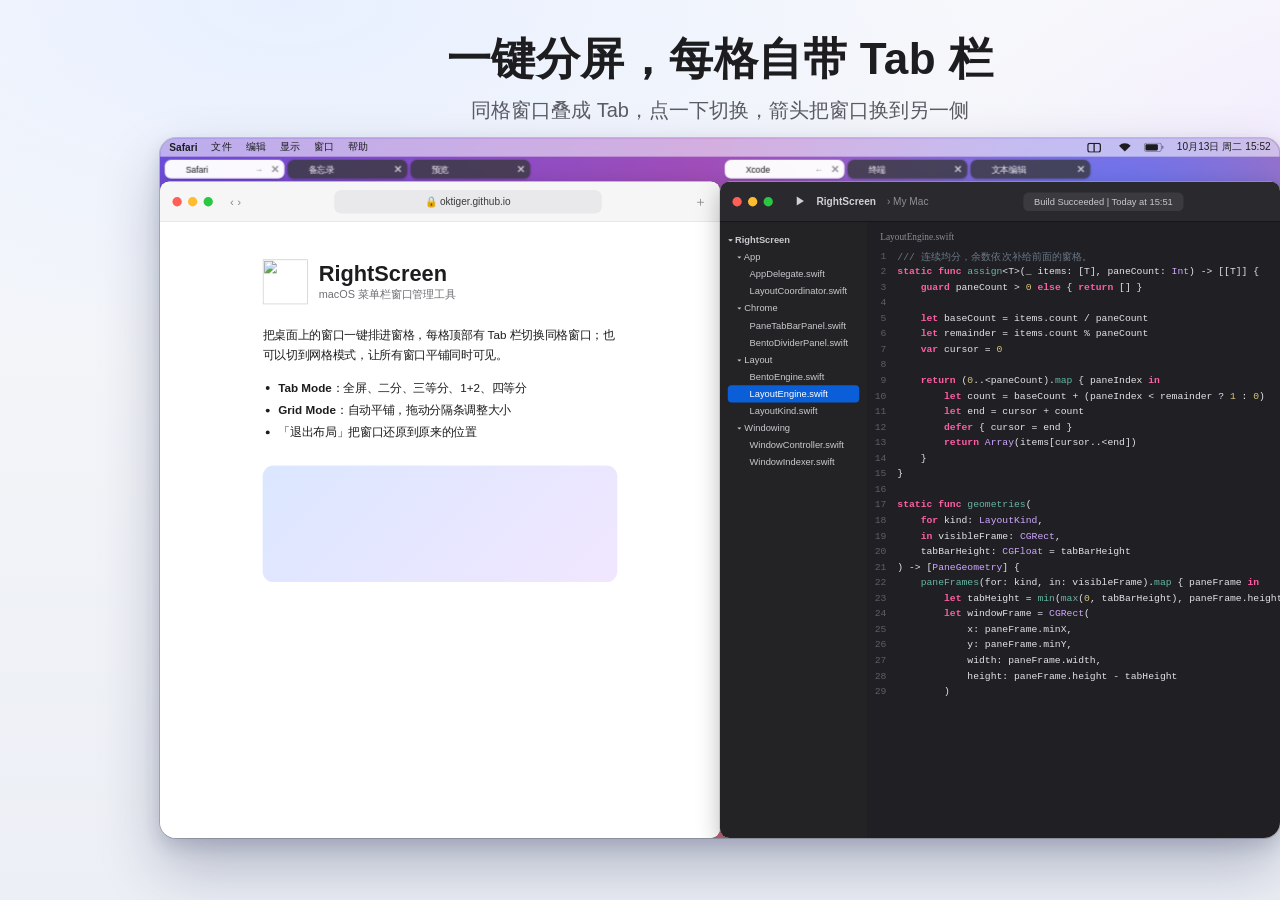
==== docs/appstore-screenshots/screenshot.html @ 040205d9 "41.feat: 新增 App Store 截图生成，按真实 Tab 栏与网格样式渲染 4 张 2880×1800 - screenshot.html 绘制二分、四等分+菜单、网格、拖动预览四个场景，" ====
<!doctype html>
<html lang="zh-CN">
<head>
<meta charset="utf-8">
<title>RightScreen App Store Screenshot</title>
<!--
  App Store 截图源文件。按 1440×900 CSS 像素绘制，render.sh 以 2x 渲染为 2880×1800。
  Tab 栏、网格分隔条、拖动预览的尺寸与配色取自 RightScreen/Chrome 下的实现常量。
  ?scene=split | quad | grid | drag
-->
<style>
* { box-sizing: border-box; margin: 0; padding: 0; }
html, body { width: 1440px; height: 900px; overflow: hidden; }
body {
    font-family: -apple-system, BlinkMacSystemFont, "PingFang SC", "Helvetica Neue", sans-serif;
    -webkit-font-smoothing: antialiased;
    color: #1d1d1f;
}
.canvas {
    position: relative; width: 1440px; height: 900px;
    background: radial-gradient(1200px 600px at 20% 0%, #e8f0ff 0%, transparent 60%),
                radial-gradient(900px 500px at 100% 20%, #f3e9ff 0%, transparent 55%),
                linear-gradient(180deg, #f7f8fb 0%, #eceff5 100%);
}
.caption { position: absolute; left: 0; right: 0; top: 30px; text-align: center; }
.caption h1 { font-size: 44px; font-weight: 700; letter-spacing: 0.5px; }
.caption p { margin-top: 8px; font-size: 20px; color: #5b5b63; }
.screen {
    position: absolute; left: 160px; top: 138px; width: 1120px; height: 700px;
    border-radius: 16px; overflow: hidden;
    box-shadow: 0 0 0 1px rgba(0,0,0,.18), 0 30px 60px rgba(30,40,80,.28), 0 8px 18px rgba(30,40,80,.16);
}
.desk {
    position: absolute; left: 0; top: 0; width: 1440px; height: 900px;
    transform: scale(0.777778); transform-origin: 0 0; overflow: hidden;
    background: radial-gradient(900px 700px at 15% 85%, #ff8a5c 0%, transparent 60%),
                radial-gradient(900px 700px at 85% 15%, #5b7cff 0%, transparent 60%),
                linear-gradient(135deg, #6a4bd8 0%, #c04fa6 50%, #ff9f5a 100%);
}

/* 菜单栏 */
.menubar {
    position: absolute; left: 0; top: 0; width: 1440px; height: 24px;
    background: rgba(255,255,255,.55); backdrop-filter: blur(20px);
    display: flex; align-items: center; padding: 0 12px; font-size: 13px; gap: 18px; z-index: 50;
}
.menubar b { font-weight: 700; }
.menubar .right { margin-left: auto; display: flex; align-items: center; gap: 16px; }
.status-rs { display: flex; align-items: center; justify-content: center; width: 30px; height: 20px; border-radius: 5px; }
.status-rs.active { background: rgba(0,0,0,.14); }

/* 窗口 */
.win {
    position: absolute; border-radius: 12px; overflow: hidden; background: #fff;
    box-shadow: 0 0 0 0.5px rgba(0,0,0,.28), 0 10px 30px rgba(0,0,0,.28);
    display: flex; flex-direction: column;
}
.lights { display: flex; gap: 8px; }
.lights i { width: 12px; height: 12px; border-radius: 50%; display: block; }
.lights i:nth-child(1) { background: #ff5f57; }
.lights i:nth-child(2) { background: #febc2e; }
.lights i:nth-child(3) { background: #28c840; }

/* Tab 条：PaneTabBarPanel — 高 32，内边距 6/4，Tab 高 24，最宽 154，间距 4，圆角 8 */
.strip { position: absolute; height: 32px; padding: 4px 6px; display: flex; gap: 4px; z-index: 20; }
.tab {
    height: 24px; border-radius: 8px; display: flex; align-items: center; flex: none;
    background: rgba(58,58,64,.82); backdrop-filter: blur(16px);
    box-shadow: 0 1px 3px rgba(0,0,0,.25);
    color: rgba(255,255,255,.94); font-size: 11px; font-weight: 500;
}
.tab.sel { background: rgba(255,255,255,.97); color: rgba(0,0,0,.92); }
.tab img { width: 13px; height: 13px; margin-left: 9px; margin-right: 5px; flex: none; }
.tab .t { flex: 1; white-space: nowrap; overflow: hidden; text-overflow: ellipsis; }
.tab .mv, .tab .x {
    flex: none; height: 24px; display: flex; align-items: center; justify-content: center;
    color: rgba(255,255,255,.78); font-size: 11px;
}
.tab.sel .mv, .tab.sel .x { color: rgba(0,0,0,.48); }
.tab .mv { width: 20px; }
.tab .x { width: 23px; font-size: 12px; }

/* 网格模式 */
.handle { position: absolute; border-radius: 2px; background: rgba(209,209,209,.92); z-index: 30; box-shadow: 0 0 0 0.5px rgba(0,0,0,.2); }
.preview {
    position: absolute; z-index: 25; border-radius: 10px;
    background: rgb(46,46,46); border: 1px solid rgba(115,115,115,.55);
    display: flex; flex-direction: column; align-items: center; justify-content: center; color: #fff;
}
.preview img { width: 64px; height: 64px; }
.preview .n { margin-top: 12px; font-size: 13px; font-weight: 600; }
.preview .d { margin-top: 4px; font-size: 11px; color: #bfbfbf; font-variant-numeric: tabular-nums; }
.cursor { position: absolute; z-index: 40; }

/* 菜单 */
.menu {
    position: absolute; z-index: 60; width: 236px; padding: 5px;
    background: rgba(242,242,244,.86); backdrop-filter: blur(30px);
    border-radius: 10px; box-shadow: 0 0 0 0.5px rgba(0,0,0,.22), 0 14px 40px rgba(0,0,0,.3);
    font-size: 13px;
}
.menu .h { padding: 4px 10px 2px; font-size: 11px; font-weight: 600; color: rgba(0,0,0,.45); }
.menu .i { height: 24px; padding: 0 10px 0 24px; display: flex; align-items: center; gap: 8px; border-radius: 5px; position: relative; }
.menu .i.on::before { content: "✓"; position: absolute; left: 8px; font-size: 12px; }
.menu .i.hl { background: #0a6cff; color: #fff; }
.menu .i.hl rect { fill: #fff; }
.menu .i .k { margin-left: auto; color: rgba(0,0,0,.4); }
.menu .sep { height: 1px; margin: 5px 10px; background: rgba(0,0,0,.1); }

/* 应用内容 */
.toolbar { height: 52px; flex: none; display: flex; align-items: center; padding: 0 16px; gap: 14px; }
.mono { font-family: "SF Mono", Menlo, monospace; }
</style>
</head>
<body>
<div class="canvas">
    <div class="caption"><h1 id="h"></h1><p id="p"></p></div>
    <div class="screen"><div class="desk" id="desk"></div></div>
</div>
<script>
const W = 1440, H = 900, MENU = 24;
const ICON = name => `icons/${name}.png`;
const APP = {
    safari: "Safari", xcode: "Xcode", terminal: "终端", notes: "备忘录",
    textedit: "文本编辑", preview: "预览", finder: "访达", calendar: "日历"
};
const desk = document.getElementById("desk");
const add = html => desk.insertAdjacentHTML("beforeend", html);
const rsGlyph = color => `<svg width="18" height="13" viewBox="0 0 18 13"><rect x="1" y="1" width="16" height="11" rx="2.5" fill="none" stroke="${color}" stroke-width="1.6"/><rect x="8.2" y="1" width="1.6" height="11" fill="${color}"/></svg>`;

function menubar(appName, rsActive) {
    add(`<div class="menubar">
        <b>${appName}</b>
        <span>文件</span><span>编辑</span><span>显示</span><span>窗口</span><span>帮助</span>
        <div class="right">
            <span class="status-rs ${rsActive ? "active" : ""}">${rsGlyph("#1d1d1f")}</span>
            <svg width="17" height="12" viewBox="0 0 17 12"><path d="M8.5 11.5 L1 4 A10.6 10.6 0 0 1 16 4 Z" fill="#1d1d1f"/></svg>
            <svg width="26" height="12" viewBox="0 0 26 12"><rect x=".5" y=".5" width="22" height="11" rx="3" fill="none" stroke="#1d1d1f" opacity=".5"/><rect x="2" y="2" width="16" height="8" rx="1.5" fill="#1d1d1f"/><rect x="23.5" y="4" width="1.5" height="4" rx=".7" fill="#1d1d1f" opacity=".5"/></svg>
            <span>10月13日 周二 15:52</span>
        </div>
    </div>`);
}

/* ---------- 应用窗口内容 ---------- */
function safari() {
    return `<div class="toolbar" style="background:#f6f6f6;border-bottom:1px solid #e3e3e3">
            <div class="lights"><i></i><i></i><i></i></div>
            <span style="color:#8a8a8e;font-size:15px;margin-left:8px">‹ ›</span>
            <div style="flex:1;display:flex;justify-content:center"><div style="width:62%;max-width:420px;height:30px;border-radius:9px;background:#e9e9eb;display:flex;align-items:center;justify-content:center;font-size:13px;color:#3a3a3c">🔒 oktiger.github.io</div></div>
            <span style="color:#8a8a8e;font-size:17px">＋</span>
        </div>
        <div style="flex:1;background:#fff;padding:48px 0 0;overflow:hidden">
            <div style="max-width:520px;margin:0 auto;padding:0 32px">
                <div style="display:flex;align-items:center;gap:14px"><img src="${ICON("rightscreen")}" style="width:58px;height:58px"><div><div style="font-size:28px;font-weight:700">RightScreen</div><div style="color:#6e6e73;font-size:14px;margin-top:2px">macOS 菜单栏窗口管理工具</div></div></div>
                <p style="margin-top:26px;font-size:15px;line-height:1.7">把桌面上的窗口一键排进窗格，每格顶部有 Tab 栏切换同格窗口；也可以切到网格模式，让所有窗口平铺同时可见。</p>
                <ul style="margin-top:16px;padding-left:20px;font-size:15px;line-height:1.9">
                    <li><b>Tab Mode</b>：全屏、二分、三等分、1+2、四等分</li>
                    <li><b>Grid Mode</b>：自动平铺，拖动分隔条调整大小</li>
                    <li>「退出布局」把窗口还原到原来的位置</li>
                </ul>
                <div style="margin-top:28px;height:150px;border-radius:14px;background:linear-gradient(135deg,#dbe7ff,#f1e6ff)"></div>
            </div>
        </div>`;
}

const swiftCode = [
    ["c", "/// 连续均分，余数依次补给前面的窗格。"],
    ["", "<k>static func</k> <f>assign</f>&lt;T&gt;(_ items: [T], paneCount: <t>Int</t>) -&gt; [[T]] {"],
    ["", "    <k>guard</k> paneCount &gt; <n>0</n> <k>else</k> { <k>return</k> [] }"],
    ["", ""],
    ["", "    <k>let</k> baseCount = items.count / paneCount"],
    ["", "    <k>let</k> remainder = items.count % paneCount"],
    ["", "    <k>var</k> cursor = <n>0</n>"],
    ["", ""],
    ["", "    <k>return</k> (<n>0</n>..&lt;paneCount).<f>map</f> { paneIndex <k>in</k>"],
    ["", "        <k>let</k> count = baseCount + (paneIndex &lt; remainder ? <n>1</n> : <n>0</n>)"],
    ["", "        <k>let</k> end = cursor + count"],
    ["", "        <k>defer</k> { cursor = end }"],
    ["", "        <k>return</k> <t>Array</t>(items[cursor..&lt;end])"],
    ["", "    }"],
    ["", "}"],
    ["", ""],
    ["", "<k>static func</k> <f>geometries</f>("],
    ["", "    <k>for</k> kind: <t>LayoutKind</t>,"],
    ["", "    <k>in</k> visibleFrame: <t>CGRect</t>,"],
    ["", "    tabBarHeight: <t>CGFloat</t> = tabBarHeight"],
    ["", ") -&gt; [<t>PaneGeometry</t>] {"],
    ["", "    <f>paneFrames</f>(for: kind, in: visibleFrame).<f>map</f> { paneFrame <k>in</k>"],
    ["", "        <k>let</k> tabHeight = <f>min</f>(<f>max</f>(<n>0</n>, tabBarHeight), paneFrame.height)"],
    ["", "        <k>let</k> windowFrame = <t>CGRect</t>("],
    ["", "            x: paneFrame.minX,"],
    ["", "            y: paneFrame.minY,"],
    ["", "            width: paneFrame.width,"],
    ["", "            height: paneFrame.height - tabHeight"],
    ["", "        )"],
];
function xcode() {
    const files = ["App", "  AppDelegate", "  LayoutCoordinator", "Chrome", "  PaneTabBarPanel", "  BentoDividerPanel", "Layout", "  BentoEngine", "  LayoutEngine", "  LayoutKind", "Windowing", "  WindowController", "  WindowIndexer"];
    const lines = swiftCode.map(([cls, src], i) => `<div style="display:flex;height:20px;overflow:hidden"><span style="flex:none;width:38px;text-align:right;color:#5d6068;padding-right:14px">${i + 1}</span><span style="white-space:pre;${cls ? "color:#6c7986" : ""}">${src}</span></div>`).join("");
    return `<style>k{color:#fc5fa3;font-weight:600}f{color:#67b7a4}t{color:#d0a8ff}n{color:#d9c97c}</style>
        <div class="toolbar" style="background:#2a2a2e;color:#d0d0d5;font-size:13px;border-bottom:1px solid #111">
            <div class="lights"><i></i><i></i><i></i></div>
            <span style="margin-left:14px;font-size:14px">▶</span>
            <span style="font-weight:600">RightScreen</span><span style="color:#8d8d93">›  My Mac</span>
            <div style="flex:1;display:flex;justify-content:center"><div style="padding:5px 14px;border-radius:7px;background:#3a3a3f;font-size:12px;color:#c9c9ce">Build Succeeded | Today at 15:51</div></div>
        </div>
        <div style="flex:1;display:flex;min-height:0">
            <div style="width:190px;background:#232326;color:#c9c9ce;font-size:12px;padding:12px 10px;line-height:22px;border-right:1px solid #111">
                <div style="font-weight:600">▾ RightScreen</div>
                ${files.map(f => f.startsWith("  ") ? `<div style="padding-left:28px;${f.trim() === "LayoutEngine" ? "background:#0a5fd8;border-radius:5px;color:#fff" : ""}">${f.trim()}.swift</div>` : `<div style="padding-left:12px">▾ ${f}</div>`).join("")}
            </div>
            <div class="mono" style="flex:1;background:#1f1f24;color:#e4e4e8;font-size:12.5px;padding:12px 0;overflow:hidden">
                <div style="color:#8d8d93;font-size:12px;padding:0 0 10px 16px;font-family:-apple-system">LayoutEngine.swift</div>${lines}
            </div>
        </div>`;
}

function terminal() {
    const out = [
        ["#9ad", "~/RightScreen % swift test"],
        ["", "Building for debugging..."],
        ["", "Build complete! (4.12s)"],
        ["#8c8", "✔ Suite LayoutEngineTests passed"],
        ["#8c8", "✔ Suite BentoEngineTests passed"],
        ["#8c8", "✔ Suite PaneTabStripLayoutTests passed"],
        ["#8c8", "✔ Suite PaneReconciliationTests passed"],
        ["#8c8", "✔ Suite WindowStackingTests passed"],
        ["#8c8", "✔ Test run with 110 tests in 19 suites passed"],
        ["#9ad", "~/RightScreen % ▌"],
    ];
    return `<div style="height:30px;flex:none;background:#2b2b2b;display:flex;align-items:center;padding:0 12px;color:#bbb;font-size:12px;border-bottom:1px solid #111">
            <div class="lights"><i></i><i></i><i></i></div><div style="flex:1;text-align:center;margin-right:52px">RightScreen — zsh</div></div>
        <div class="mono" style="flex:1;background:#1c1c1c;color:#e6e6e6;font-size:12.5px;line-height:20px;padding:10px 14px;overflow:hidden">
            ${out.map(([c, s]) => `<div style="${c ? `color:${c}` : ""}">${s}</div>`).join("")}
        </div>`;
}

function notes() {
    const items = [["本周计划", "10:24"], ["产品发布清单", "昨天"], ["读书笔记", "星期六"], ["旅行准备", "星期四"]];
    const todo = [[true, "整理 App Store 截图"], [true, "写隐私政策页面"], [false, "准备审核说明"], [false, "提交 1.0 版本"]];
    return `<div style="flex:1;display:flex;min-height:0">
        <div style="width:210px;background:#f3f2ef;border-right:1px solid #e2e0da;padding:14px 10px">
            <div class="lights" style="margin:2px 6px 18px"><i></i><i></i><i></i></div>
            ${items.map(([t, d], i) => `<div style="padding:8px 10px;border-radius:7px;margin-bottom:2px;${i === 0 ? "background:#f6d34a" : ""}"><div style="font-size:13px;font-weight:600">${t}</div><div style="font-size:11px;color:${i === 0 ? "#5b4a00" : "#8a8a8e"};margin-top:2px">${d}</div></div>`).join("")}
        </div>
        <div style="flex:1;background:#fff;padding:52px 34px 0">
            <div style="font-size:24px;font-weight:700">本周计划</div>
            <div style="margin-top:16px;font-size:14px;line-height:2.1">
                ${todo.map(([done, t]) => `<div style="display:flex;align-items:center;gap:10px"><span style="width:16px;height:16px;border-radius:50%;flex:none;${done ? "background:#f2b80a" : "border:1.5px solid #c4c4c8"}"></span><span style="${done ? "color:#8a8a8e;text-decoration:line-through" : ""}">${t}</span></div>`).join("")}
            </div>
        </div>
    </div>`;
}

function win(x, y, w, h, kind) {
    const body = { safari, xcode, terminal, notes }[kind]();
    add(`<div class="win" style="left:${x}px;top:${y}px;width:${w}px;height:${h}px">${body}</div>`);
}

/* ---------- Tab 条 ---------- */
const ARROW = { left: "←", right: "→", up: "↑", down: "↓" };
function strip(x, y, w, tabs, moves) {
    const avail = w - 12;
    const tabW = Math.min(154, (avail - 4 * (tabs.length - 1)) / tabs.length);
    const html = tabs.map((name, i) => {
        const sel = i === 0;
        const mv = sel ? moves.map(m => `<span class="mv">${ARROW[m]}</span>`).join("") : "";
        return `<div class="tab ${sel ? "sel" : ""}" style="width:${tabW}px"><img src="${ICON(name)}"><span class="t">${APP[name]}</span>${mv}<span class="x">✕</span></div>`;
    }).join("");
    add(`<div class="strip" style="left:${x}px;top:${y}px;width:${w}px">${html}</div>`);
}

function tabPane(x, y, w, h, tabs, moves) {
    strip(x, y, w, tabs, moves);
    win(x, y + 32, w, h - 32, tabs[0]);
}

/* ---------- 菜单 ---------- */
function layoutGlyph(rects) {
    return `<svg width="22" height="16" viewBox="0 0 22 16">${rects.map(([x, y, w, h]) => `<rect x="${x}" y="${y}" width="${w}" height="${h}" rx="1.6" fill="#0a7aff"/>`).join("")}</svg>`;
}
function menu(x, y, activeTitle) {
    const g = 1.5, L = 0, T = 0, Wd = 22, Hd = 16, hw = (Wd - g) / 2, hh = (Hd - g) / 2, tw = (Wd - 2 * g) / 3;
    const items = [
        ["全屏（1 格）", [[0, 0, 22, 16]]],
        ["左右二分（2 格）", [[0, 0, hw, 16], [hw + g, 0, hw, 16]]],
        ["左右三等分（3 格）", [[0, 0, tw, 16], [tw + g, 0, tw, 16], [2 * (tw + g), 0, tw, 16]]],
        ["上下二分（2 格）", [[0, 0, 22, hh], [0, hh + g, 22, hh]]],
        ["1+2（3 格）", [[0, 0, hw, 16], [hw + g, 0, hw, hh], [hw + g, hh + g, hw, hh]]],
        ["2+1（3 格）", [[0, 0, hw, hh], [0, hh + g, hw, hh], [hw + g, 0, hw, 16]]],
        ["四等分（4 格）", [[0, 0, hw, hh], [hw + g, 0, hw, hh], [0, hh + g, hw, hh], [hw + g, hh + g, hw, hh]]],
    ];
    const row = (t, glyph, cls = "") => `<div class="i ${cls}">${glyph}<span>${t}</span></div>`;
    add(`<div class="menu" style="left:${x}px;top:${y}px">
        <div class="h">Tab Mode</div>
        ${items.map(([t, r]) => row(t, layoutGlyph(r), t === activeTitle ? "on" : "")).join("")}
        <div class="sep"></div>
        <div class="h">Grid Mode</div>
        ${row("网格", layoutGlyph([[0, 0, hw, 16], [hw + g, 0, hw, hh], [hw + g, hh + g, hw, hh]]), "hl")}
        <div class="sep"></div>
        ${row("退出当前布局", "")}
        ${row("快捷键设置…", "")}
        <div class="sep"></div>
        ${row("打开辅助功能权限设置…", "", "on")}
        <div class="sep"></div>
        <div class="i"><span>退出 RightScreen</span><span class="k">⌘Q</span></div>
    </div>`);
}

/* ---------- 场景 ---------- */
const VH = H - MENU;
const scenes = {
    split: {
        h: "一键分屏，每格自带 Tab 栏",
        p: "同格窗口叠成 Tab，点一下切换，箭头把窗口换到另一侧",
        app: "Safari",
        draw() {
            tabPane(0, MENU, W / 2, VH, ["safari", "notes", "preview"], ["right"]);
            tabPane(W / 2, MENU, W / 2, VH, ["xcode", "terminal", "textedit"], ["left"]);
        }
    },
    quad: {
        h: "七种窗格预设，菜单栏一点即用",
        p: "全屏、二分、三等分、1+2、2+1、四等分，随时退出还原",
        app: "Xcode",
        rs: true,
        draw() {
            const hw = W / 2, hh = VH / 2;
            tabPane(0, MENU, hw, hh, ["safari", "preview"], ["right", "down"]);
            tabPane(hw, MENU, hw, hh, ["xcode"], ["left", "down"]);
            tabPane(0, MENU + hh, hw, hh, ["notes", "textedit", "calendar"], ["up", "right"]);
            tabPane(hw, MENU + hh, hw, hh, ["terminal", "finder"], ["up", "left"]);
            menu(1076, MENU + 2, "四等分（4 格）");
        }
    },
    grid: {
        h: "网格模式：所有窗口同时可见",
        p: "自动平铺，一窗一格，格间留出 8pt 间距",
        app: "终端",
        draw() {
            const gap = 8, top = MENU + gap, fullH = VH - 2 * gap;
            const lw = (W - 3 * gap) / 2, rx = gap * 2 + lw, rh = (fullH - gap) / 2;
            win(gap, top, lw, fullH, "safari");
            win(rx, top, lw, rh, "xcode");
            win(rx, top + rh + gap, lw, rh, "terminal");
            add(`<div class="handle" style="left:${gap + lw + gap / 2 - 2}px;top:${top + fullH / 2 - 14}px;width:4px;height:28px"></div>`);
            add(`<div class="handle" style="left:${rx + lw / 2 - 14}px;top:${top + rh + gap / 2 - 2}px;width:28px;height:4px"></div>`);
        }
    },
    drag: {
        h: "拖动分隔条，尺寸实时预览",
        p: "显示应用图标与宽 × 高，松手后窗口一次到位",
        app: "Safari",
        draw() {
            const gap = 8, top = MENU + gap, fullH = VH - 2 * gap;
            // 预览几乎不透明，原窗口只会从格缝里露出边角，宣传图中省略。
            const rh = (fullH - gap) / 2;
            const lw = 820, rx = gap * 2 + lw, rw = W - rx - gap;
            const tile = (x, y, w, h, icon, name) => add(`<div class="preview" style="left:${x}px;top:${y}px;width:${w}px;height:${h}px"><img src="${ICON(icon)}"><div class="n">${name}</div><div class="d">${Math.round(w)} × ${Math.round(h)}</div></div>`);
            tile(gap, top, lw, fullH, "safari", "Safari");
            tile(rx, top, rw, rh, "xcode", "Xcode");
            tile(rx, top + rh + gap, rw, rh, "terminal", "终端");
            const hx = gap + lw + gap / 2, hy = top + fullH / 2;
            add(`<div class="handle" style="left:${hx - 2}px;top:${hy - 14}px;width:4px;height:28px"></div>`);
            add(`<svg class="cursor" style="left:${hx - 16}px;top:${hy + 18}px" width="32" height="20" viewBox="0 0 32 20"><path d="M2 10 L9 3 V7.5 H23 V3 L30 10 L23 17 V12.5 H9 V17 Z" fill="#000" stroke="#fff" stroke-width="1.6" stroke-linejoin="round"/></svg>`);
        }
    }
};

const scene = scenes[new URLSearchParams(location.search).get("scene") || "split"];
document.getElementById("h").textContent = scene.h;
document.getElementById("p").textContent = scene.p;
menubar(scene.app, scene.rs);
scene.draw();
</script>
</body>
</html>
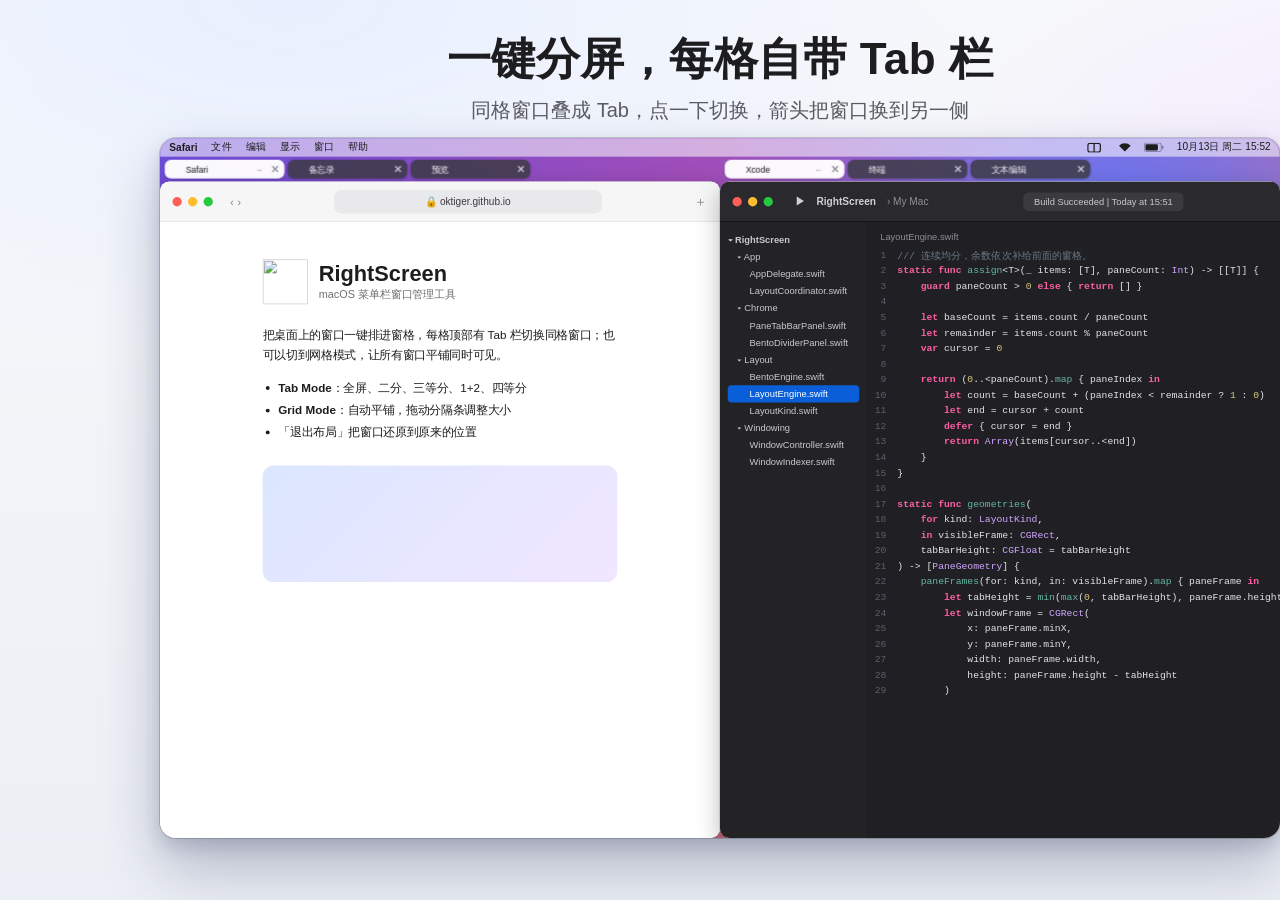
==== commit 8fd51b2e: "46.feat: App Store 截图支持中英文两套，英文版菜单与 App 英文文案一致 - screenshot.html 增加 lang 参数，标题、菜单栏、App 名、窗口内容均按语言切换 " ====
--- a/docs/appstore-screenshots/screenshot.html
+++ b/docs/appstore-screenshots/screenshot.html
@@ -6,7 +6,7 @@
 <!--
   App Store 截图源文件。按 1440×900 CSS 像素绘制，render.sh 以 2x 渲染为 2880×1800。
   Tab 栏、网格分隔条、拖动预览的尺寸与配色取自 RightScreen/Chrome 下的实现常量。
-  ?scene=split | quad | grid | drag
+  ?scene=split | quad | grid | drag & lang=zh | en
 -->
 <style>
 * { box-sizing: border-box; margin: 0; padding: 0; }
@@ -94,13 +94,13 @@
 
 /* 菜单 */
 .menu {
-    position: absolute; z-index: 60; width: 236px; padding: 5px;
+    position: absolute; z-index: 60; width: 262px; padding: 5px;
     background: rgba(242,242,244,.86); backdrop-filter: blur(30px);
     border-radius: 10px; box-shadow: 0 0 0 0.5px rgba(0,0,0,.22), 0 14px 40px rgba(0,0,0,.3);
     font-size: 13px;
 }
 .menu .h { padding: 4px 10px 2px; font-size: 11px; font-weight: 600; color: rgba(0,0,0,.45); }
-.menu .i { height: 24px; padding: 0 10px 0 24px; display: flex; align-items: center; gap: 8px; border-radius: 5px; position: relative; }
+.menu .i { height: 24px; white-space: nowrap; padding: 0 10px 0 24px; display: flex; align-items: center; gap: 8px; border-radius: 5px; position: relative; }
 .menu .i.on::before { content: "✓"; position: absolute; left: 8px; font-size: 12px; }
 .menu .i.hl { background: #0a6cff; color: #fff; }
 .menu .i.hl rect { fill: #fff; }
@@ -119,10 +119,15 @@
 </div>
 <script>
 const W = 1440, H = 900, MENU = 24;
+const params = new URLSearchParams(location.search);
+const LANG = params.get("lang") === "en" ? "en" : "zh";
+document.documentElement.lang = LANG === "en" ? "en" : "zh-CN";
+// 菜单与 Tab 文案须与 App 的 Localizable.strings 保持一致。
+const t = (zh, en) => (LANG === "en" ? en : zh);
 const ICON = name => `icons/${name}.png`;
 const APP = {
-    safari: "Safari", xcode: "Xcode", terminal: "终端", notes: "备忘录",
-    textedit: "文本编辑", preview: "预览", finder: "访达", calendar: "日历"
+    safari: "Safari", xcode: "Xcode", terminal: t("终端", "Terminal"), notes: t("备忘录", "Notes"),
+    textedit: t("文本编辑", "TextEdit"), preview: t("预览", "Preview"), finder: t("访达", "Finder"), calendar: t("日历", "Calendar")
 };
 const desk = document.getElementById("desk");
 const add = html => desk.insertAdjacentHTML("beforeend", html);
@@ -131,12 +136,12 @@
 function menubar(appName, rsActive) {
     add(`<div class="menubar">
         <b>${appName}</b>
-        <span>文件</span><span>编辑</span><span>显示</span><span>窗口</span><span>帮助</span>
+        ${[t("文件", "File"), t("编辑", "Edit"), t("显示", "View"), t("窗口", "Window"), t("帮助", "Help")].map(m => `<span>${m}</span>`).join("")}
         <div class="right">
             <span class="status-rs ${rsActive ? "active" : ""}">${rsGlyph("#1d1d1f")}</span>
             <svg width="17" height="12" viewBox="0 0 17 12"><path d="M8.5 11.5 L1 4 A10.6 10.6 0 0 1 16 4 Z" fill="#1d1d1f"/></svg>
             <svg width="26" height="12" viewBox="0 0 26 12"><rect x=".5" y=".5" width="22" height="11" rx="3" fill="none" stroke="#1d1d1f" opacity=".5"/><rect x="2" y="2" width="16" height="8" rx="1.5" fill="#1d1d1f"/><rect x="23.5" y="4" width="1.5" height="4" rx=".7" fill="#1d1d1f" opacity=".5"/></svg>
-            <span>10月13日 周二 15:52</span>
+            <span>${t("10月13日 周二 15:52", "Tue Oct 13  3:52 PM")}</span>
         </div>
     </div>`);
 }
@@ -151,12 +156,12 @@
         </div>
         <div style="flex:1;background:#fff;padding:48px 0 0;overflow:hidden">
             <div style="max-width:520px;margin:0 auto;padding:0 32px">
-                <div style="display:flex;align-items:center;gap:14px"><img src="${ICON("rightscreen")}" style="width:58px;height:58px"><div><div style="font-size:28px;font-weight:700">RightScreen</div><div style="color:#6e6e73;font-size:14px;margin-top:2px">macOS 菜单栏窗口管理工具</div></div></div>
-                <p style="margin-top:26px;font-size:15px;line-height:1.7">把桌面上的窗口一键排进窗格，每格顶部有 Tab 栏切换同格窗口；也可以切到网格模式，让所有窗口平铺同时可见。</p>
+                <div style="display:flex;align-items:center;gap:14px"><img src="${ICON("rightscreen")}" style="width:58px;height:58px"><div><div style="font-size:28px;font-weight:700">RightScreen</div><div style="color:#6e6e73;font-size:14px;margin-top:2px">${t("macOS 菜单栏窗口管理工具", "Menu bar window manager for macOS")}</div></div></div>
+                <p style="margin-top:26px;font-size:15px;line-height:1.7">${t("把桌面上的窗口一键排进窗格，每格顶部有 Tab 栏切换同格窗口；也可以切到网格模式，让所有窗口平铺同时可见。", "Arrange every window into panes with one click. Each pane has its own tab bar for switching windows — or switch to Grid Mode to see them all side by side.")}</p>
                 <ul style="margin-top:16px;padding-left:20px;font-size:15px;line-height:1.9">
-                    <li><b>Tab Mode</b>：全屏、二分、三等分、1+2、四等分</li>
-                    <li><b>Grid Mode</b>：自动平铺，拖动分隔条调整大小</li>
-                    <li>「退出布局」把窗口还原到原来的位置</li>
+                    <li><b>Tab Mode</b>${t("：全屏、二分、三等分、1+2、四等分", ": full screen, halves, thirds, 1+2, quarters")}</li>
+                    <li><b>Grid Mode</b>${t("：自动平铺，拖动分隔条调整大小", ": auto-tiling with draggable dividers")}</li>
+                    <li>${t("「退出布局」把窗口还原到原来的位置", "Exit Layout puts every window back where it was")}</li>
                 </ul>
                 <div style="margin-top:28px;height:150px;border-radius:14px;background:linear-gradient(135deg,#dbe7ff,#f1e6ff)"></div>
             </div>
@@ -164,7 +169,7 @@
 }
 
 const swiftCode = [
-    ["c", "/// 连续均分，余数依次补给前面的窗格。"],
+    ["c", t("/// 连续均分，余数依次补给前面的窗格。", "/// Split evenly; the remainder goes to the first panes.")],
     ["", "<k>static func</k> <f>assign</f>&lt;T&gt;(_ items: [T], paneCount: <t>Int</t>) -&gt; [[T]] {"],
     ["", "    <k>guard</k> paneCount &gt; <n>0</n> <k>else</k> { <k>return</k> [] }"],
     ["", ""],
@@ -210,7 +215,7 @@
                 ${files.map(f => f.startsWith("  ") ? `<div style="padding-left:28px;${f.trim() === "LayoutEngine" ? "background:#0a5fd8;border-radius:5px;color:#fff" : ""}">${f.trim()}.swift</div>` : `<div style="padding-left:12px">▾ ${f}</div>`).join("")}
             </div>
             <div class="mono" style="flex:1;background:#1f1f24;color:#e4e4e8;font-size:12.5px;padding:12px 0;overflow:hidden">
-                <div style="color:#8d8d93;font-size:12px;padding:0 0 10px 16px;font-family:-apple-system">LayoutEngine.swift</div>${lines}
+                <div style="color:#8d8d93;font-size:12px;padding:0 0 10px 16px;font-family:-apple-system,BlinkMacSystemFont,sans-serif">LayoutEngine.swift</div>${lines}
             </div>
         </div>`;
 }
@@ -236,15 +241,15 @@
 }
 
 function notes() {
-    const items = [["本周计划", "10:24"], ["产品发布清单", "昨天"], ["读书笔记", "星期六"], ["旅行准备", "星期四"]];
-    const todo = [[true, "整理 App Store 截图"], [true, "写隐私政策页面"], [false, "准备审核说明"], [false, "提交 1.0 版本"]];
+    const items = [[t("本周计划", "Weekly Plan"), "10:24"], [t("产品发布清单", "Launch Checklist"), t("昨天", "Yesterday")], [t("读书笔记", "Reading Notes"), t("星期六", "Saturday")], [t("旅行准备", "Trip Prep"), t("星期四", "Thursday")]];
+    const todo = [[true, t("整理 App Store 截图", "Make App Store screenshots")], [true, t("写隐私政策页面", "Write the privacy policy")], [false, t("准备审核说明", "Prepare review notes")], [false, t("提交 1.0 版本", "Submit version 1.0")]];
     return `<div style="flex:1;display:flex;min-height:0">
         <div style="width:210px;background:#f3f2ef;border-right:1px solid #e2e0da;padding:14px 10px">
             <div class="lights" style="margin:2px 6px 18px"><i></i><i></i><i></i></div>
             ${items.map(([t, d], i) => `<div style="padding:8px 10px;border-radius:7px;margin-bottom:2px;${i === 0 ? "background:#f6d34a" : ""}"><div style="font-size:13px;font-weight:600">${t}</div><div style="font-size:11px;color:${i === 0 ? "#5b4a00" : "#8a8a8e"};margin-top:2px">${d}</div></div>`).join("")}
         </div>
         <div style="flex:1;background:#fff;padding:52px 34px 0">
-            <div style="font-size:24px;font-weight:700">本周计划</div>
+            <div style="font-size:24px;font-weight:700">${t("本周计划", "Weekly Plan")}</div>
             <div style="margin-top:16px;font-size:14px;line-height:2.1">
                 ${todo.map(([done, t]) => `<div style="display:flex;align-items:center;gap:10px"><span style="width:16px;height:16px;border-radius:50%;flex:none;${done ? "background:#f2b80a" : "border:1.5px solid #c4c4c8"}"></span><span style="${done ? "color:#8a8a8e;text-decoration:line-through" : ""}">${t}</span></div>`).join("")}
             </div>
@@ -282,13 +287,13 @@
 function menu(x, y, activeTitle) {
     const g = 1.5, L = 0, T = 0, Wd = 22, Hd = 16, hw = (Wd - g) / 2, hh = (Hd - g) / 2, tw = (Wd - 2 * g) / 3;
     const items = [
-        ["全屏（1 格）", [[0, 0, 22, 16]]],
-        ["左右二分（2 格）", [[0, 0, hw, 16], [hw + g, 0, hw, 16]]],
-        ["左右三等分（3 格）", [[0, 0, tw, 16], [tw + g, 0, tw, 16], [2 * (tw + g), 0, tw, 16]]],
-        ["上下二分（2 格）", [[0, 0, 22, hh], [0, hh + g, 22, hh]]],
-        ["1+2（3 格）", [[0, 0, hw, 16], [hw + g, 0, hw, hh], [hw + g, hh + g, hw, hh]]],
-        ["2+1（3 格）", [[0, 0, hw, hh], [0, hh + g, hw, hh], [hw + g, 0, hw, 16]]],
-        ["四等分（4 格）", [[0, 0, hw, hh], [hw + g, 0, hw, hh], [0, hh + g, hw, hh], [hw + g, hh + g, hw, hh]]],
+        [t("全屏（1 格）", "Full Screen (1 pane)"), [[0, 0, 22, 16]]],
+        [t("左右二分（2 格）", "Left/Right Split (2 panes)"), [[0, 0, hw, 16], [hw + g, 0, hw, 16]]],
+        [t("左右三等分（3 格）", "Three Columns (3 panes)"), [[0, 0, tw, 16], [tw + g, 0, tw, 16], [2 * (tw + g), 0, tw, 16]]],
+        [t("上下二分（2 格）", "Top/Bottom Split (2 panes)"), [[0, 0, 22, hh], [0, hh + g, 22, hh]]],
+        [t("1+2（3 格）", "1+2 (3 panes)"), [[0, 0, hw, 16], [hw + g, 0, hw, hh], [hw + g, hh + g, hw, hh]]],
+        [t("2+1（3 格）", "2+1 (3 panes)"), [[0, 0, hw, hh], [0, hh + g, hw, hh], [hw + g, 0, hw, 16]]],
+        [t("四等分（4 格）", "Quarters (4 panes)"), [[0, 0, hw, hh], [hw + g, 0, hw, hh], [0, hh + g, hw, hh], [hw + g, hh + g, hw, hh]]],
     ];
     const row = (t, glyph, cls = "") => `<div class="i ${cls}">${glyph}<span>${t}</span></div>`;
     add(`<div class="menu" style="left:${x}px;top:${y}px">
@@ -296,14 +301,14 @@
         ${items.map(([t, r]) => row(t, layoutGlyph(r), t === activeTitle ? "on" : "")).join("")}
         <div class="sep"></div>
         <div class="h">Grid Mode</div>
-        ${row("网格", layoutGlyph([[0, 0, hw, 16], [hw + g, 0, hw, hh], [hw + g, hh + g, hw, hh]]), "hl")}
+        ${row(t("网格", "Grid"), layoutGlyph([[0, 0, hw, 16], [hw + g, 0, hw, hh], [hw + g, hh + g, hw, hh]]), "hl")}
         <div class="sep"></div>
-        ${row("退出当前布局", "")}
-        ${row("快捷键设置…", "")}
+        ${row(t("退出当前布局", "Exit Current Layout"), "")}
+        ${row(t("快捷键设置…", "Keyboard Shortcuts…"), "")}
         <div class="sep"></div>
-        ${row("打开辅助功能权限设置…", "", "on")}
+        ${row(t("打开辅助功能权限设置…", "Open Accessibility Settings…"), "", "on")}
         <div class="sep"></div>
-        <div class="i"><span>退出 RightScreen</span><span class="k">⌘Q</span></div>
+        <div class="i"><span>${t("退出 RightScreen", "Quit RightScreen")}</span><span class="k">⌘Q</span></div>
     </div>`);
 }
 
@@ -311,8 +316,8 @@
 const VH = H - MENU;
 const scenes = {
     split: {
-        h: "一键分屏，每格自带 Tab 栏",
-        p: "同格窗口叠成 Tab，点一下切换，箭头把窗口换到另一侧",
+        h: t("一键分屏，每格自带 Tab 栏", "Split your screen. Tabs in every pane."),
+        p: t("同格窗口叠成 Tab，点一下切换，箭头把窗口换到另一侧", "Windows in a pane stack as tabs — click to switch, use the arrows to move them across"),
         app: "Safari",
         draw() {
             tabPane(0, MENU, W / 2, VH, ["safari", "notes", "preview"], ["right"]);
@@ -320,8 +325,8 @@
         }
     },
     quad: {
-        h: "七种窗格预设，菜单栏一点即用",
-        p: "全屏、二分、三等分、1+2、2+1、四等分，随时退出还原",
+        h: t("七种窗格预设，菜单栏一点即用", "Seven layouts, one click away"),
+        p: t("全屏、二分、三等分、1+2、2+1、四等分，随时退出还原", "Full screen, halves, thirds, 1+2, 2+1 and quarters — exit anytime to restore"),
         app: "Xcode",
         rs: true,
         draw() {
@@ -330,13 +335,13 @@
             tabPane(hw, MENU, hw, hh, ["xcode"], ["left", "down"]);
             tabPane(0, MENU + hh, hw, hh, ["notes", "textedit", "calendar"], ["up", "right"]);
             tabPane(hw, MENU + hh, hw, hh, ["terminal", "finder"], ["up", "left"]);
-            menu(1076, MENU + 2, "四等分（4 格）");
+            menu(1050, MENU + 2, t("四等分（4 格）", "Quarters (4 panes)"));
         }
     },
     grid: {
-        h: "网格模式：所有窗口同时可见",
-        p: "自动平铺，一窗一格，格间留出 8pt 间距",
-        app: "终端",
+        h: t("网格模式：所有窗口同时可见", "Grid Mode: every window in view"),
+        p: t("自动平铺，一窗一格，格间留出 8pt 间距", "Auto-tiled, one window per cell, with 8pt gaps"),
+        app: APP.terminal,
         draw() {
             const gap = 8, top = MENU + gap, fullH = VH - 2 * gap;
             const lw = (W - 3 * gap) / 2, rx = gap * 2 + lw, rh = (fullH - gap) / 2;
@@ -348,8 +353,8 @@
         }
     },
     drag: {
-        h: "拖动分隔条，尺寸实时预览",
-        p: "显示应用图标与宽 × 高，松手后窗口一次到位",
+        h: t("拖动分隔条，尺寸实时预览", "Drag a divider. Preview the size live."),
+        p: t("显示应用图标与宽 × 高，松手后窗口一次到位", "See each app’s icon and width × height — windows snap into place on release"),
         app: "Safari",
         draw() {
             const gap = 8, top = MENU + gap, fullH = VH - 2 * gap;
@@ -359,7 +364,7 @@
             const tile = (x, y, w, h, icon, name) => add(`<div class="preview" style="left:${x}px;top:${y}px;width:${w}px;height:${h}px"><img src="${ICON(icon)}"><div class="n">${name}</div><div class="d">${Math.round(w)} × ${Math.round(h)}</div></div>`);
             tile(gap, top, lw, fullH, "safari", "Safari");
             tile(rx, top, rw, rh, "xcode", "Xcode");
-            tile(rx, top + rh + gap, rw, rh, "terminal", "终端");
+            tile(rx, top + rh + gap, rw, rh, "terminal", APP.terminal);
             const hx = gap + lw + gap / 2, hy = top + fullH / 2;
             add(`<div class="handle" style="left:${hx - 2}px;top:${hy - 14}px;width:4px;height:28px"></div>`);
             add(`<svg class="cursor" style="left:${hx - 16}px;top:${hy + 18}px" width="32" height="20" viewBox="0 0 32 20"><path d="M2 10 L9 3 V7.5 H23 V3 L30 10 L23 17 V12.5 H9 V17 Z" fill="#000" stroke="#fff" stroke-width="1.6" stroke-linejoin="round"/></svg>`);
@@ -367,7 +372,7 @@
     }
 };
 
-const scene = scenes[new URLSearchParams(location.search).get("scene") || "split"];
+const scene = scenes[params.get("scene") || "split"];
 document.getElementById("h").textContent = scene.h;
 document.getElementById("p").textContent = scene.p;
 menubar(scene.app, scene.rs);
